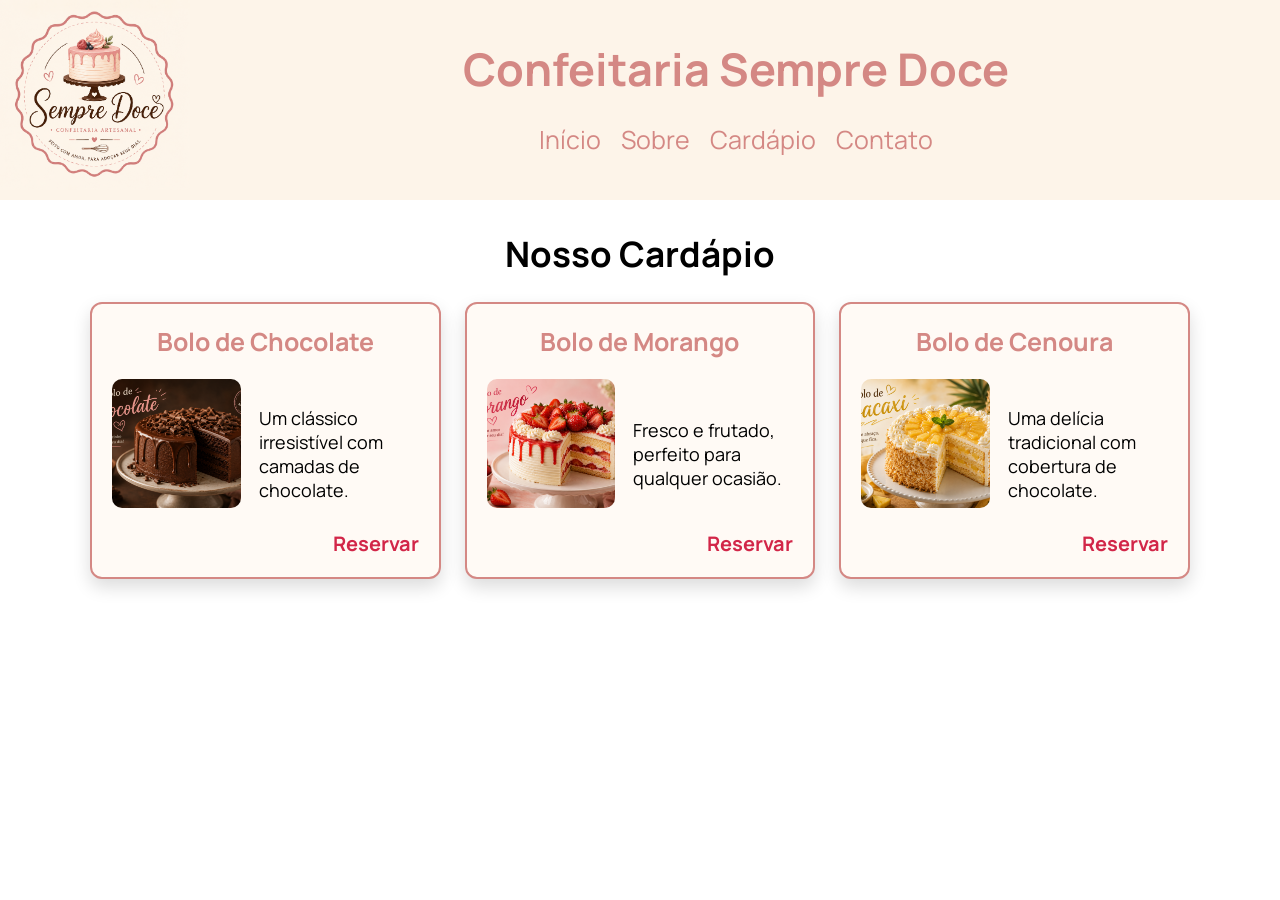
==== pages/cardapio.html @ 1167f420 "'update'" ====
<!DOCTYPE html>
<html lang="pt-BR">

<head>
    <meta charset="UTF-8">
    <meta name="viewport" content="width=device-width, initial-scale=1.0">
    <title>Cardápio</title>

    <link rel="stylesheet" href="../css/index.css">
    <link rel="stylesheet" href="../css/cardapio.css">

    <link rel="preconnect" href="https://fonts.googleapis.com">
    <link rel="preconnect" href="https://fonts.gstatic.com" crossorigin>
    <link href="https://fonts.googleapis.com/css2?family=Manrope:wght@200..800&display=swap" rel="stylesheet">
</head>

<body>
    <header>
        <div class="div-logo">
            <img class="logotipo" src="../img/logo.png" alt="Logotipo da Confeitaria">
        </div>

        <div class="div-menu">
            <h1>
                Confeitaria Sempre Doce
            </h1>

            <br />

            <nav>
                <ul>
                    <li>
                        <a href="../index.html">Início</a>
                    </li>
                    <li>
                        <a href="sobre.html">Sobre</a>
                    </li>
                    <li>
                        <a href="cardapio.html">Cardápio</a>
                    </li>
                    <li>
                        <a href="contato.html">Contato</a>
                    </li>
                </ul>
            </nav>
        </div>
    </header>

    <section class="sobre">
        <h2>Nosso Cardápio</h2>

        <div class="menu-cardapio-itens">

            <div class="menu-cardapio-item">
                <h3>Bolo de Chocolate</h3>

                <div class="div-card">
                    <img class="img-cardapio" src="../img/bolo1.png" alt="Bolo de Chocolate">
                    
                    <p>
                        Um clássico irresistível
                        com camadas de chocolate.
                    </p>
                </div>

                <div class="reservar">
                    <button class="button-reserva" onclick="abrir()">
                        Reservar
                    </button>
                </div>

            </div>

            <div class="menu-cardapio-item">
                <h3>Bolo de Morango</h3>

                <div class="div-card">
                    <img class="img-cardapio" src="../img/bolo2.png" alt="Bolo de Morango">
                    
                    <p>
                        Fresco e frutado, perfeito
                        para qualquer ocasião.
                    </p>
                </div>

                <div class="reservar">
                    <button class="button-reserva" onclick="abrir()">
                        Reservar
                    </button>
                </div>
            </div>

            <div class="menu-cardapio-item">
                <h3>Bolo de Cenoura</h3>

                <div class="div-card">
                    <!-- Corrigido o alt para Bolo de Cenoura -->
                    <img class="img-cardapio" src="../img/bolo3.png" alt="Bolo de Cenoura">
                    
                    <p class="descricao">
                        Uma delícia tradicional com
                        cobertura de chocolate.
                    </p>
                </div>

                <div class="reservar">
                    <button class="button-reserva" onclick="abrir()">
                        Reservar
                    </button>
                </div>
            </div>

        </div>
    </section>

    <div id="fade" class="hide"></div>

    <div id="modal" class="hide">
        <div class="centralizado">
            <h2>Realizar Reserva</h2>
             <img src="../img/qrcode.png" alt="QRCode para pagamento via PIX">
        </div>
        
        <div class="fechar">
            <button type="button" onclick="fechar()">Fechar</button>
        </div>

    </div>

</body>
<script src="../js/cardapio.js"></script>
</html>
---- css/index.css ----
* {
    margin: 0;
    padding: 0;
    box-sizing: border-box;
    font-family: "Manrope", sans-serif;
}

header {
    height: 200px;
    display: flex;
    background-color: #FDF4E9;
}

.div-logo {
    width: 15%;
    height: 194px;
}

.div-menu {
    width: 85%;
    height: 194px;
    display: flex;
    flex-direction: column;
    align-items: center;
    justify-content: center;
}

.logotipo {
    height: 190px;
}

ul {
    display: flex;
    gap: 20px;
    justify-content: center;
    list-style-type: none;
}

h1 {
    color: #D48884;
    font-size: 45px;
}

a {
    text-decoration: none;
    color: #D48884;
    font-size: 25px;
}

a:hover {
    cursor: pointer;
    text-decoration: underline;
}

.img-bolo {
    width: 100%;
    height: 350px;
    object-fit: cover;
}

.sobre {
    text-align: center;
    margin-top: 10px;
}

h2 {
    font-size: 35px;
    margin-top: 30px;
}

p {
    font-size: 25px;
    margin-top: 10px;
}

.menu-cardapio-itens {
    width: min(1100px, calc(100% - 32px));
    margin: 24px auto 0;
    display: grid;
    grid-template-columns: repeat(3, minmax(0, 1fr));
    gap: 24px;
    align-items: stretch;
}

.menu-cardapio-item {
    border: 2px solid #D48884;
    border-radius: 12px;
    box-shadow: 0 8px 18px rgba(0, 0, 0, 0.14);
    padding: 20px;
    background-color: #fffaf5;
    display: flex;
    flex-direction: column;
    min-width: 0;
}

h3 {
    font-size: 25px;
    color: #D48884;
    font-weight: bold;
}

.menu-cardapio-item .img-cardapio {
    width: 100%;
    height: 180px;
    margin: 0 0 12px;
    border-radius: 10px;
    object-fit: cover;
}

.menu-cardapio-item p {
    font-size: 20px;
}

@media (max-width: 760px) {
    .menu-cardapio-itens {
        grid-template-columns: 1fr;
        max-width: 440px;
    }
}

footer {
    background-color: #D48884;
    height: 50px;
    margin-top: 20px;
    font-size: 20px;
    display: flex;
    justify-content: center;
    align-items: center;
}
---- css/cardapio.css ----
.menu-cardapio-item .div-card .img-cardapio {
    flex: 0 0 42%;
    width: 42%;
    max-width: 160px;
    height: auto;
    aspect-ratio: 1;
    object-fit: cover;
    border-radius: 10px;
}

.div-card {
    display: flex;
    align-items: center;
    gap: 18px;
    padding-bottom: 10px;
    min-width: 0;
}

.div-card p {
    flex: 1;
    min-width: 0;
    font-size: 18px;
    text-align: left;
    overflow-wrap: anywhere;
}

.menu-cardapio-item h3 {
    margin-bottom: 20px;
}

.reservar {
    margin-top: auto;
    text-align: right;
}

.reservar a {
    font-size: 15px;
    color: blue;
    margin-right: 10px;
}

.hide {
    display: none;
}

.fade {
    position: fixed;
    top: 0;
    left: 0;
    width: 100%;
    height: 100%;
    background-color: rgba(0,0,0, 0.5);
    z-index: 1;
}

.modal {
    position: fixed;
    top: 50%;
    left: 50%;
    transform: translate(-50%, -50%);
    background-color: white;
    border-radius: 10px;
    width: min(380px, calc(100% - 32px));
    max-height: calc(100vh - 32px);
    padding: 28px;
    overflow-y: auto;
    z-index: 2;
}

.modal img {
    display: block;
    max-width: 100%;
    width: 180px;
    height: auto;
    margin: 16px auto 0;
}

.fechar {
    margin-top: 20px;
    text-align: right;
}

.button-reserva {
    text-decoration: none;
    cursor: pointer;
    font-size: 20px;
    background-color: transparent;
    border: 0px;
    color: rgb(210, 38, 72);
    font-weight: bold;
}

.button-reserva:hover {
    text-decoration: underline;
}

.centralizado {
    text-align: center;
}

@media (max-width: 520px) {
    .div-card {
        align-items: flex-start;
    }

    .menu-cardapio-item .div-card .img-cardapio {
        flex-basis: 38%;
        width: 38%;
    }

    .div-card p {
        font-size: 16px;
    }
}
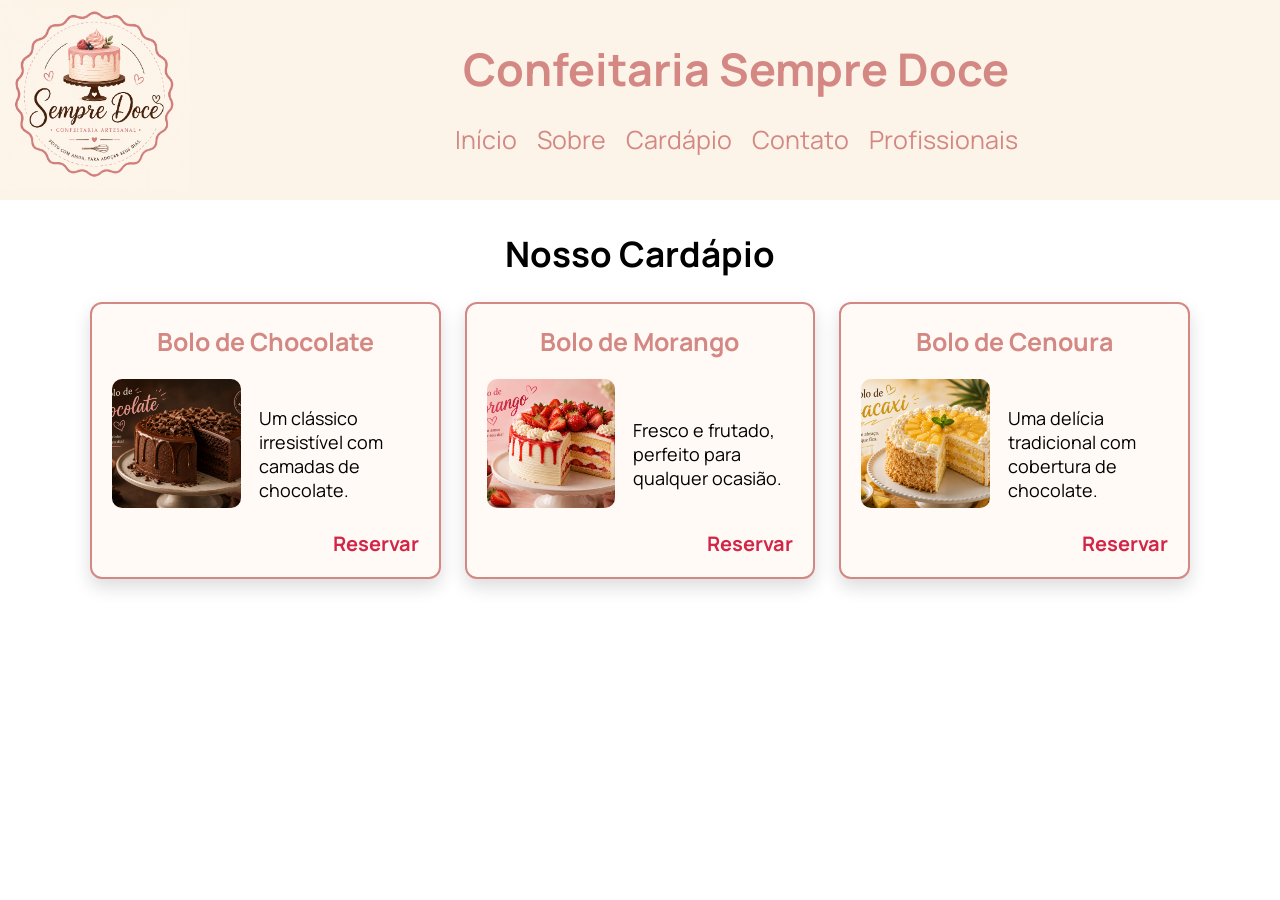
==== commit d6a155f8: "adcionando coisas" ====
--- a/pages/cardapio.html
+++ b/pages/cardapio.html
@@ -40,6 +40,9 @@
                     </li>
                     <li>
                         <a href="contato.html">Contato</a>
+                    </li>
+                     <li>
+                        <a href="pages/profissionais.html">Profissionais</a>
                     </li>
                 </ul>
             </nav>
